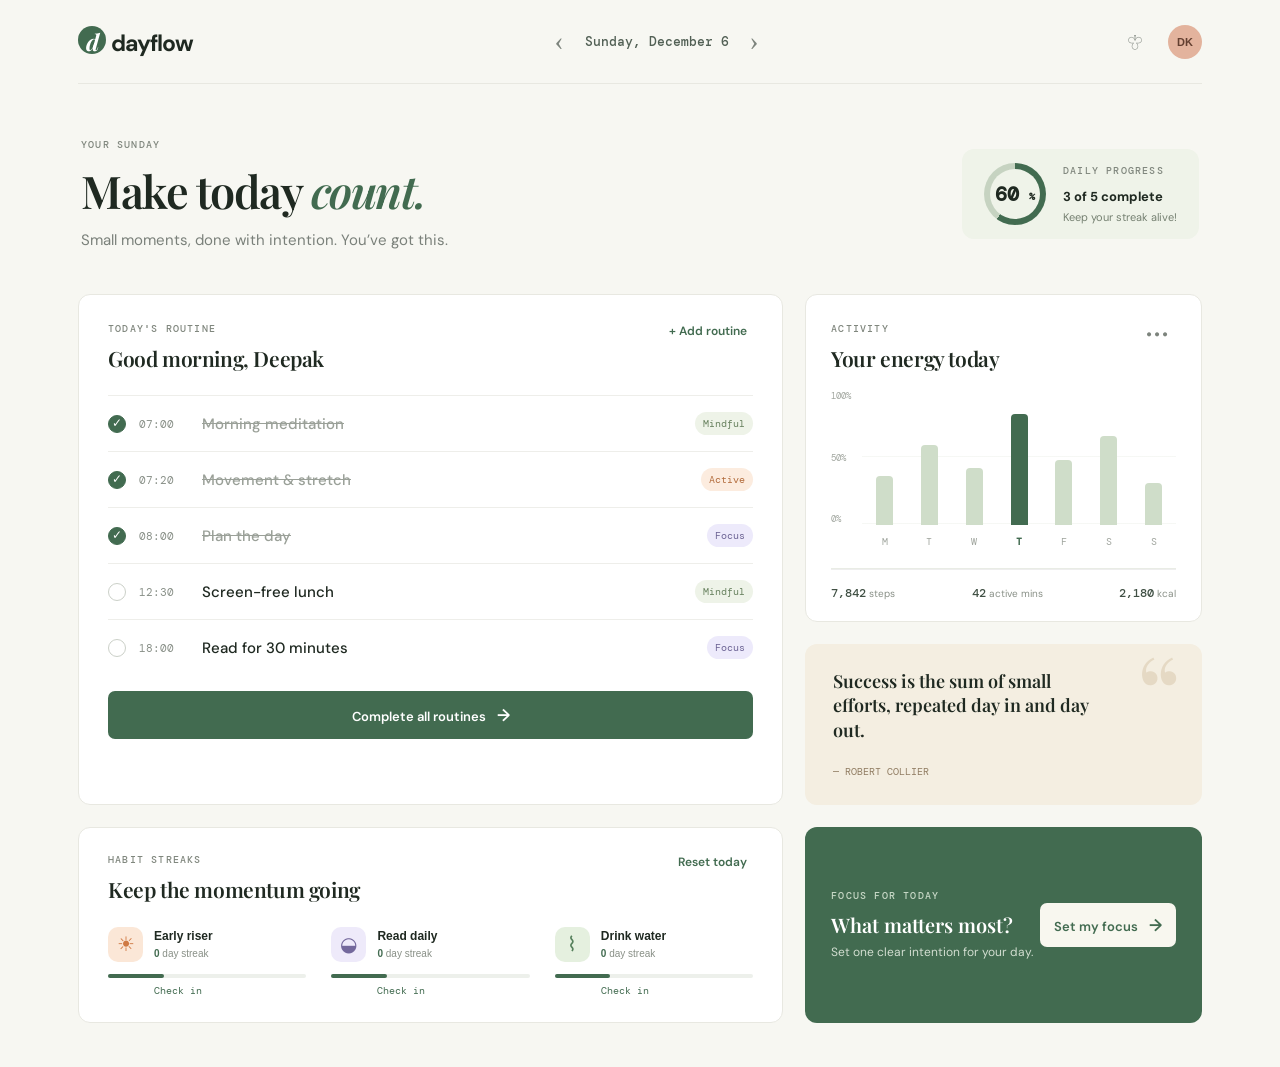
==== index.html @ 8ecd4021 "Added the routine tracker and activity stats and streak counter" ====
<!DOCTYPE html>
<html lang="en">
<head>
  <meta charset="UTF-8">
  <meta name="viewport" content="width=device-width, initial-scale=1.0">
  <title>Dayflow · Routine Tracker</title>
  <link rel="preconnect" href="https://fonts.googleapis.com">
  <link rel="preconnect" href="https://fonts.gstatic.com" crossorigin>
  <link href="https://fonts.googleapis.com/css2?family=DM+Mono:wght@400;500&family=DM+Sans:opsz,wght@9..40,400;9..40,500;9..40,600;9..40,700&family=Playfair+Display:ital,wght@0,600;0,700;1,600&display=swap" rel="stylesheet">
  <link rel="stylesheet" href="style.css">
  <link rel="stylesheet" href="interactions.css">
</head>
<body>
  <main class="app-shell">
    <header class="topbar">
      <a class="brand" href="#"><span class="brand-mark">d</span>dayflow</a>
      <div class="date-picker"><button id="previous-day" aria-label="Previous day">‹</button><span id="today-label"></span><button id="next-day" aria-label="Next day">›</button></div>
      <div class="profile"><button class="notification" id="notification-button" aria-label="Notifications">♧</button><button class="avatar" id="profile-button" aria-haspopup="true" aria-expanded="false">DK</button><div class="profile-menu" id="profile-menu"><strong>Deepak Kumar</strong><span>deepak@example.com</span><hr><button data-action="profile">My profile</button><button data-action="settings">Settings</button><button data-action="signout">Sign out</button></div></div>
    </header>

    <section class="hero">
      <div>
        <p class="eyebrow" id="day-caption">YOUR DAY</p>
        <h1>Make today <em>count.</em></h1>
        <p class="intro">Small moments, done with intention. You’ve got this.</p>
      </div>
      <div class="daily-score">
        <div class="score-ring"><span id="score-number">60</span><small>%</small></div>
        <div><p class="eyebrow">DAILY PROGRESS</p><strong id="progress-text">3 of 5 complete</strong><p class="score-note">Keep your streak alive!</p></div>
      </div>
    </section>

    <section class="dashboard-grid">
      <section class="card routines-card">
        <div class="section-heading"><div><p class="eyebrow">TODAY'S ROUTINE</p><h2>Good morning, Deepak</h2></div><button class="text-button" id="add-routine">+ Add routine</button></div>
        <div class="routine-list" id="routine-list">
          <label class="routine done"><input type="checkbox" checked><span class="checkmark"></span><span class="routine-time">07:00</span><span class="routine-name">Morning meditation</span><span class="routine-tag calm">Mindful</span></label>
          <label class="routine done"><input type="checkbox" checked><span class="checkmark"></span><span class="routine-time">07:20</span><span class="routine-name">Movement & stretch</span><span class="routine-tag active">Active</span></label>
          <label class="routine done"><input type="checkbox" checked><span class="checkmark"></span><span class="routine-time">08:00</span><span class="routine-name">Plan the day</span><span class="routine-tag focus">Focus</span></label>
          <label class="routine"><input type="checkbox"><span class="checkmark"></span><span class="routine-time">12:30</span><span class="routine-name">Screen-free lunch</span><span class="routine-tag calm">Mindful</span></label>
          <label class="routine"><input type="checkbox"><span class="checkmark"></span><span class="routine-time">18:00</span><span class="routine-name">Read for 30 minutes</span><span class="routine-tag focus">Focus</span></label>
        </div>
        <button class="complete-button" id="complete-all">Complete all routines <span>→</span></button>
      </section>

      <aside class="right-column">
        <section class="card activity-card"><div class="section-heading"><div><p class="eyebrow">ACTIVITY</p><h2>Your energy today</h2></div><button class="more" aria-label="More options">•••</button></div>
          <div class="chart"><div class="chart-labels"><span>100%</span><span>50%</span><span>0%</span></div><div class="bars"><i style="--h:36%"></i><i style="--h:59%"></i><i style="--h:42%"></i><i class="today" style="--h:82%"></i><i style="--h:48%"></i><i style="--h:66%"></i><i style="--h:31%"></i></div><div class="week"><span>M</span><span>T</span><span>W</span><span class="selected">T</span><span>F</span><span>S</span><span>S</span></div></div>
          <div class="activity-summary"><span><b>7,842</b> steps</span><span><b>42</b> active mins</span><span><b>2,180</b> kcal</span></div>
        </section>
        <section class="quote-card"><span class="quote-mark">“</span><p>Success is the sum of small efforts, repeated day in and day out.</p><small>— ROBERT COLLIER</small></section>
      </aside>
    </section>

    <section class="bottom-grid">
      <section class="card habits-card"><div class="section-heading"><div><p class="eyebrow">HABIT STREAKS</p><h2>Keep the momentum going</h2></div><button class="text-button" id="reset-habits">Reset today</button></div><div class="habit-grid"><button class="habit" data-habit="Early riser" data-streak="12"><span class="habit-icon orange">☀</span><b>Early riser</b><small><strong>12</strong> day streak</small><div class="mini-progress"><i style="width:78%"></i></div><span class="habit-status">Check in</span></button><button class="habit" data-habit="Read daily" data-streak="8"><span class="habit-icon purple">◒</span><b>Read daily</b><small><strong>8</strong> day streak</small><div class="mini-progress"><i style="width:54%"></i></div><span class="habit-status">Check in</span></button><button class="habit" data-habit="Drink water" data-streak="24"><span class="habit-icon green">⌇</span><b>Drink water</b><small><strong>24</strong> day streak</small><div class="mini-progress"><i style="width:94%"></i></div><span class="habit-status">Check in</span></button></div></section>
      <section class="card focus-card"><div><p class="eyebrow">FOCUS FOR TODAY</p><h2>What matters most?</h2><p>Set one clear intention for your day.</p></div><button id="set-focus">Set my focus <span>→</span></button></section>
    </section>
  </main>
  <dialog id="routine-dialog"><form method="dialog"><button class="dialog-close" value="cancel">×</button><p class="eyebrow">NEW ROUTINE</p><h2>Add a mindful moment</h2><label>Routine name<input id="new-routine-name" required placeholder="e.g. Evening walk"></label><label>Time<input id="new-routine-time" type="time" value="19:00"></label><button class="save-routine" value="default">Add to today</button></form></dialog>
  <dialog id="account-dialog"><form method="dialog"><button class="dialog-close" value="cancel">×</button><p class="eyebrow">ACCOUNT</p><h2>Your profile</h2><label>Display name<input id="account-name" value="Deepak Kumar"></label><label>Email address<input id="account-email" type="email" value="deepak@example.com"></label><button class="save-routine" value="default">Save changes</button></form></dialog>
  <div class="toast" id="toast" role="status"></div>
  <script src="index.js"></script>
</body>
</html>
---- style.css ----
:root{--ink:#1f2921;--muted:#7a807a;--line:#e8e8e1;--paper:#fcfcf8;--sage:#dce8d5;--green:#426b50;--orange:#d8793f;--cream:#f4eee1}*{box-sizing:border-box}body{margin:0;background:#f7f7f2;color:var(--ink);font:15px 'DM Sans',sans-serif}.app-shell{max-width:1200px;margin:auto;padding:0 38px 44px}.topbar{height:84px;display:flex;align-items:center;justify-content:space-between;border-bottom:1px solid var(--line)}.brand{font-size:23px;font-weight:700;color:var(--ink);text-decoration:none;letter-spacing:-1px}.brand-mark{display:inline-grid;place-items:center;width:28px;height:28px;margin-right:5px;border-radius:50%;background:var(--green);color:#fff;font-family:'Playfair Display';font-style:italic}.date-picker{display:flex;gap:15px;align-items:center;font:500 13px 'DM Mono';color:#526055}.date-picker button,.notification,.more{border:0;background:transparent;font:27px serif;color:#7d847d;cursor:pointer}.profile{display:flex;gap:18px;align-items:center}.notification{font-size:20px;transform:rotate(180deg)}.avatar{background:#e3b39d;color:#633f30;font-size:11px;font-weight:bold;border-radius:50%;width:34px;height:34px;display:grid;place-items:center}.hero{display:flex;justify-content:space-between;align-items:center;padding:54px 3px 44px}.eyebrow{font:500 10px 'DM Mono';letter-spacing:1.2px;color:#80877e;margin:0 0 9px}h1,h2,p{margin-top:0}h1{font:600 45px 'Playfair Display';letter-spacing:-1.5px;margin-bottom:10px}h1 em{color:var(--green);font-weight:600}.intro{color:var(--muted);margin:0}.daily-score{display:flex;align-items:center;gap:17px;background:#eff3e9;border-radius:12px;padding:14px 22px}.score-ring{display:grid;place-content:center;width:62px;height:62px;border-radius:50%;background:conic-gradient(var(--green) 60%,#c6d3c1 0);position:relative;font:600 20px 'DM Mono'}.score-ring:before{content:"";position:absolute;inset:6px;border-radius:50%;background:#eff3e9}.score-ring span,.score-ring small{z-index:1}.score-ring small{font-size:10px;align-self:center;margin-left:34px;margin-top:-22px}.daily-score strong{font-size:13px}.score-note{font-size:11px;margin:4px 0 0;color:#758071}.dashboard-grid{display:grid;grid-template-columns:1.28fr .72fr;gap:22px}.card{background:#fff;border:1px solid var(--line);border-radius:12px}.routines-card{padding:27px 29px 22px}.section-heading{display:flex;justify-content:space-between;align-items:flex-start}.section-heading h2{font:600 21px 'Playfair Display';letter-spacing:-.4px;margin:0}.text-button,.section-heading a{border:0;background:none;color:var(--green);font:600 12px 'DM Sans';cursor:pointer;text-decoration:none}.routine-list{margin-top:23px}.routine{display:grid;grid-template-columns:20px 52px 1fr auto;gap:11px;align-items:center;border-top:1px solid #eeeeea;padding:16px 0;cursor:pointer}.routine input{display:none}.checkmark{width:18px;height:18px;border:1.5px solid #cbd0c8;border-radius:50%;position:relative}.done .checkmark{background:var(--green);border-color:var(--green)}.done .checkmark:after{content:'✓';position:absolute;color:#fff;font-size:12px;left:3px;top:-1px}.routine-time{font:11px 'DM Mono';color:#899088}.routine-name{font-weight:500}.done .routine-name{color:#9aa098;text-decoration:line-through}.routine-tag{font:10px 'DM Mono';border-radius:20px;padding:5px 8px}.calm{background:#eef3e8;color:#66805d}.active{background:#fcecdf;color:#b36d3e}.focus{background:#edeafb;color:#6c6394}.complete-button,.focus-card button,.save-routine{width:100%;border:0;border-radius:7px;background:var(--green);color:#fff;font:600 13px 'DM Sans';padding:13px;cursor:pointer;margin-top:16px}.complete-button span,.focus-card button span{padding-left:8px;font-size:17px}.right-column{display:grid;gap:22px}.activity-card{padding:27px 25px 20px}.more{font:17px 'DM Sans';letter-spacing:2px}.chart{height:179px;margin-top:18px;position:relative;padding-left:31px;border-bottom:1px solid #e9ece5}.chart-labels{position:absolute;left:0;top:0;height:135px;display:flex;flex-direction:column;justify-content:space-between;font:9px 'DM Mono';color:#a1a69f}.bars{height:135px;display:flex;align-items:flex-end;justify-content:space-around;background:repeating-linear-gradient(to bottom,transparent 0,transparent 66px,#edf0ea 67px)}.bars i{display:block;width:17px;height:var(--h);border-radius:4px 4px 0 0;background:#cfddc9}.bars .today{background:var(--green)}.week{display:flex;justify-content:space-around;margin-top:10px;font:10px 'DM Mono';color:#a0a59e}.week .selected{color:var(--green);font-weight:bold}.activity-summary{border-top:1px solid #eee;padding-top:15px;display:flex;justify-content:space-between;color:#899087;font-size:10px}.activity-summary b{color:#405044;font:500 12px 'DM Mono'}.quote-card{background:var(--cream);border-radius:12px;padding:25px 28px;position:relative;overflow:hidden}.quote-mark{position:absolute;right:20px;top:-26px;font:110px 'Playfair Display';color:#e5d9c4}.quote-card p{position:relative;font:600 18px/1.35 'Playfair Display';max-width:270px;margin-bottom:18px}.quote-card small{font:10px 'DM Mono';color:#907c62}.bottom-grid{display:grid;grid-template-columns:1.28fr .72fr;gap:22px;margin-top:22px}.habits-card{padding:25px 29px}.habit-grid{display:grid;grid-template-columns:repeat(3,1fr);gap:25px;margin-top:24px}.habit{display:grid;grid-template-columns:36px 1fr;column-gap:10px;align-items:center}.habit-icon{grid-row:span 2;width:35px;height:35px;display:grid;place-items:center;border-radius:10px;font-size:20px}.orange{background:#fbe7d7;color:#cf7943}.purple{background:#eeeafa;color:#73689c}.green{background:#e5f0df;color:#56805c}.habit b{font-size:12px}.habit small{font-size:10px;color:#899087}.habit small strong{color:var(--green)}.mini-progress{grid-column:1/-1;height:4px;margin-top:12px;border-radius:4px;background:#edf0eb}.mini-progress i{display:block;height:100%;border-radius:inherit;background:var(--green)}.focus-card{padding:25px 26px;display:flex;justify-content:space-between;align-items:center;background:#426b50;color:#fff;border:0}.focus-card .eyebrow{color:#c6d7c5}.focus-card h2{font:600 20px 'Playfair Display';margin:0 0 6px}.focus-card p:last-child{margin:0;color:#d3ded1;font-size:12px}.focus-card button{width:auto;background:#f8f7ef;color:var(--green);padding:11px 14px;margin:0;white-space:nowrap}dialog{border:0;border-radius:14px;padding:0;box-shadow:0 20px 60px #29322b55;width:min(400px,90vw)}dialog::backdrop{background:#23312675}dialog form{padding:28px;position:relative}dialog h2{font:600 25px 'Playfair Display';margin:0 0 24px}.dialog-close{position:absolute;right:15px;top:10px;border:0;background:none;font-size:25px;color:#788078;cursor:pointer}dialog label{display:block;font-size:12px;font-weight:600;margin:16px 0}dialog input{display:block;width:100%;margin-top:7px;padding:10px;border:1px solid #dfe3da;border-radius:6px;font:14px 'DM Sans'}@media(max-width:760px){.app-shell{padding:0 18px 30px}.topbar{height:68px}.date-picker{display:none}.hero,.daily-score,.focus-card{align-items:flex-start;flex-direction:column;gap:22px}.hero{padding:38px 0 30px}h1{font-size:37px}.dashboard-grid,.bottom-grid{grid-template-columns:1fr}.habit-grid{gap:12px}.habit{grid-template-columns:1fr}.habit-icon{grid-row:auto}.profile{gap:8px}.routines-card,.habits-card{padding:22px 18px}.routine{grid-template-columns:20px 42px 1fr}.routine-tag{display:none}}
---- interactions.css ----
.profile{position:relative}.avatar{border:0;cursor:pointer}.profile-menu{display:none;position:absolute;z-index:5;top:46px;right:0;width:190px;padding:16px;border:1px solid var(--line);border-radius:10px;background:#fff;box-shadow:0 12px 30px #26352920}.profile-menu.open{display:grid;gap:7px}.profile-menu strong{font-size:13px}.profile-menu span{font-size:11px;color:var(--muted)}.profile-menu hr{border:0;border-top:1px solid var(--line);width:100%;margin:6px 0}.profile-menu button{border:0;background:none;text-align:left;padding:5px 0;color:var(--ink);font:12px 'DM Sans';cursor:pointer}.habit{border:0;background:transparent;padding:0;text-align:left;cursor:pointer;color:var(--ink)}.habit-status{grid-column:2;font:10px 'DM Mono';color:var(--green);margin-top:6px}.habit.checked .habit-status{color:#8b9489}.habit.checked .habit-status:before{content:'✓ ';font-weight:bold}.toast{position:fixed;z-index:10;bottom:24px;left:50%;transform:translate(-50%,20px);opacity:0;pointer-events:none;background:#243c2d;color:#fff;border-radius:8px;padding:12px 18px;font-size:13px;transition:.25s}.toast.visible{opacity:1;transform:translate(-50%,0)}
@media(max-width:760px){.habit-status{grid-column:1}.profile-menu{right:0;top:42px}}
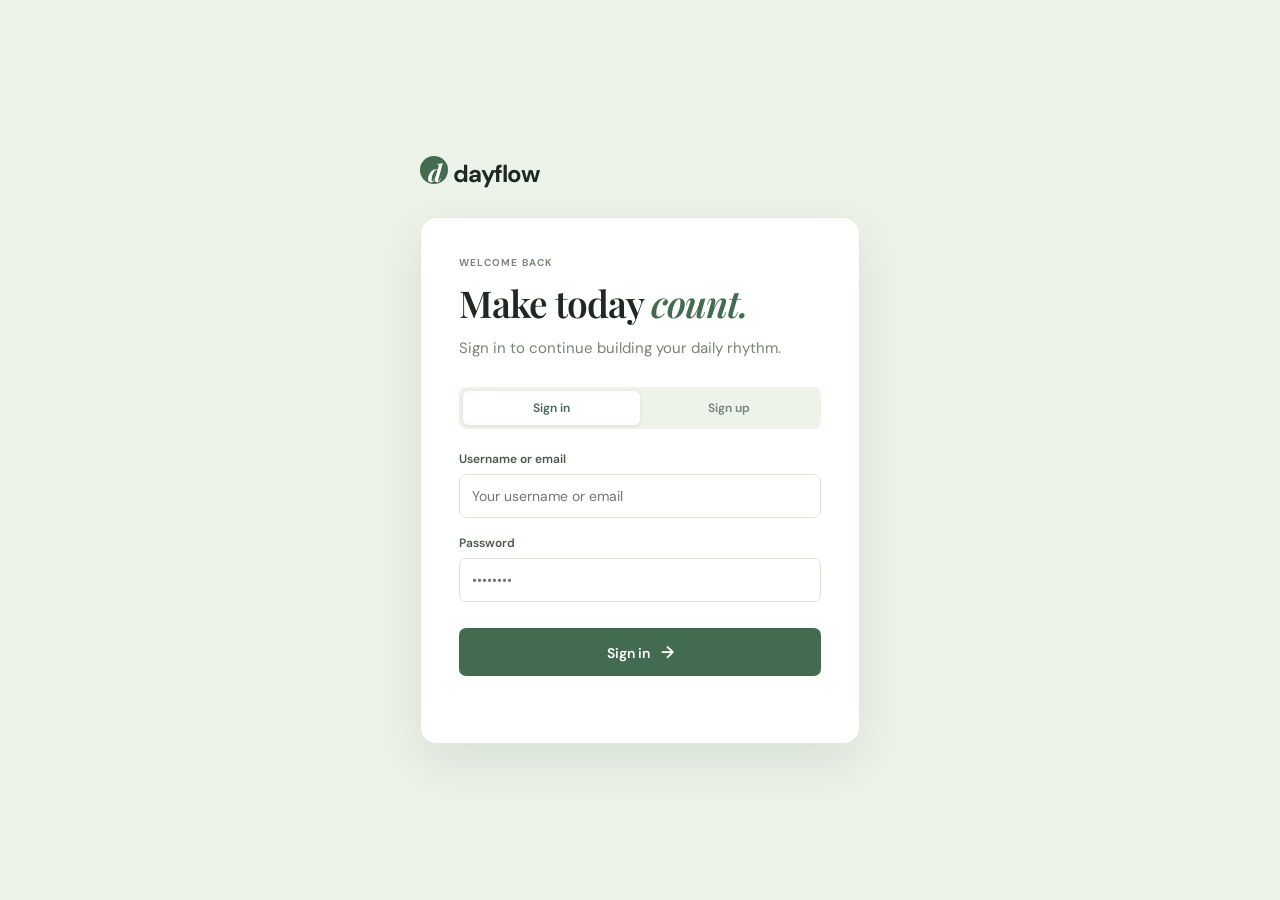
==== commit f3a083f4: "added login page" ====
--- a/index.html
+++ b/index.html
@@ -58,7 +58,7 @@
     </section>
   </main>
   <dialog id="routine-dialog"><form method="dialog"><button class="dialog-close" value="cancel">×</button><p class="eyebrow">NEW ROUTINE</p><h2>Add a mindful moment</h2><label>Routine name<input id="new-routine-name" required placeholder="e.g. Evening walk"></label><label>Time<input id="new-routine-time" type="time" value="19:00"></label><button class="save-routine" value="default">Add to today</button></form></dialog>
-  <dialog id="account-dialog"><form method="dialog"><button class="dialog-close" value="cancel">×</button><p class="eyebrow">ACCOUNT</p><h2>Your profile</h2><label>Display name<input id="account-name" value="Deepak Kumar"></label><label>Email address<input id="account-email" type="email" value="deepak@example.com"></label><button class="save-routine" value="default">Save changes</button></form></dialog>
+  <dialog id="account-dialog"><form method="dialog"><button class="dialog-close" value="cancel">×</button><p class="eyebrow">ACCOUNT</p><h2>Your profile</h2><label>Profile picture<input id="account-photo" type="file" accept="image/*"></label><label>Display name<input id="account-name" value="Deepak Kumar"></label><label>Email address<input id="account-email" type="email" value="deepak@example.com"></label><button class="save-routine" value="default">Save changes</button></form></dialog>
   <div class="toast" id="toast" role="status"></div>
   <script src="index.js"></script>
 </body>
--- a/style.css
+++ b/style.css
@@ -1 +1,86 @@
-:root{--ink:#1f2921;--muted:#7a807a;--line:#e8e8e1;--paper:#fcfcf8;--sage:#dce8d5;--green:#426b50;--orange:#d8793f;--cream:#f4eee1}*{box-sizing:border-box}body{margin:0;background:#f7f7f2;color:var(--ink);font:15px 'DM Sans',sans-serif}.app-shell{max-width:1200px;margin:auto;padding:0 38px 44px}.topbar{height:84px;display:flex;align-items:center;justify-content:space-between;border-bottom:1px solid var(--line)}.brand{font-size:23px;font-weight:700;color:var(--ink);text-decoration:none;letter-spacing:-1px}.brand-mark{display:inline-grid;place-items:center;width:28px;height:28px;margin-right:5px;border-radius:50%;background:var(--green);color:#fff;font-family:'Playfair Display';font-style:italic}.date-picker{display:flex;gap:15px;align-items:center;font:500 13px 'DM Mono';color:#526055}.date-picker button,.notification,.more{border:0;background:transparent;font:27px serif;color:#7d847d;cursor:pointer}.profile{display:flex;gap:18px;align-items:center}.notification{font-size:20px;transform:rotate(180deg)}.avatar{background:#e3b39d;color:#633f30;font-size:11px;font-weight:bold;border-radius:50%;width:34px;height:34px;display:grid;place-items:center}.hero{display:flex;justify-content:space-between;align-items:center;padding:54px 3px 44px}.eyebrow{font:500 10px 'DM Mono';letter-spacing:1.2px;color:#80877e;margin:0 0 9px}h1,h2,p{margin-top:0}h1{font:600 45px 'Playfair Display';letter-spacing:-1.5px;margin-bottom:10px}h1 em{color:var(--green);font-weight:600}.intro{color:var(--muted);margin:0}.daily-score{display:flex;align-items:center;gap:17px;background:#eff3e9;border-radius:12px;padding:14px 22px}.score-ring{display:grid;place-content:center;width:62px;height:62px;border-radius:50%;background:conic-gradient(var(--green) 60%,#c6d3c1 0);position:relative;font:600 20px 'DM Mono'}.score-ring:before{content:"";position:absolute;inset:6px;border-radius:50%;background:#eff3e9}.score-ring span,.score-ring small{z-index:1}.score-ring small{font-size:10px;align-self:center;margin-left:34px;margin-top:-22px}.daily-score strong{font-size:13px}.score-note{font-size:11px;margin:4px 0 0;color:#758071}.dashboard-grid{display:grid;grid-template-columns:1.28fr .72fr;gap:22px}.card{background:#fff;border:1px solid var(--line);border-radius:12px}.routines-card{padding:27px 29px 22px}.section-heading{display:flex;justify-content:space-between;align-items:flex-start}.section-heading h2{font:600 21px 'Playfair Display';letter-spacing:-.4px;margin:0}.text-button,.section-heading a{border:0;background:none;color:var(--green);font:600 12px 'DM Sans';cursor:pointer;text-decoration:none}.routine-list{margin-top:23px}.routine{display:grid;grid-template-columns:20px 52px 1fr auto;gap:11px;align-items:center;border-top:1px solid #eeeeea;padding:16px 0;cursor:pointer}.routine input{display:none}.checkmark{width:18px;height:18px;border:1.5px solid #cbd0c8;border-radius:50%;position:relative}.done .checkmark{background:var(--green);border-color:var(--green)}.done .checkmark:after{content:'✓';position:absolute;color:#fff;font-size:12px;left:3px;top:-1px}.routine-time{font:11px 'DM Mono';color:#899088}.routine-name{font-weight:500}.done .routine-name{color:#9aa098;text-decoration:line-through}.routine-tag{font:10px 'DM Mono';border-radius:20px;padding:5px 8px}.calm{background:#eef3e8;color:#66805d}.active{background:#fcecdf;color:#b36d3e}.focus{background:#edeafb;color:#6c6394}.complete-button,.focus-card button,.save-routine{width:100%;border:0;border-radius:7px;background:var(--green);color:#fff;font:600 13px 'DM Sans';padding:13px;cursor:pointer;margin-top:16px}.complete-button span,.focus-card button span{padding-left:8px;font-size:17px}.right-column{display:grid;gap:22px}.activity-card{padding:27px 25px 20px}.more{font:17px 'DM Sans';letter-spacing:2px}.chart{height:179px;margin-top:18px;position:relative;padding-left:31px;border-bottom:1px solid #e9ece5}.chart-labels{position:absolute;left:0;top:0;height:135px;display:flex;flex-direction:column;justify-content:space-between;font:9px 'DM Mono';color:#a1a69f}.bars{height:135px;display:flex;align-items:flex-end;justify-content:space-around;background:repeating-linear-gradient(to bottom,transparent 0,transparent 66px,#edf0ea 67px)}.bars i{display:block;width:17px;height:var(--h);border-radius:4px 4px 0 0;background:#cfddc9}.bars .today{background:var(--green)}.week{display:flex;justify-content:space-around;margin-top:10px;font:10px 'DM Mono';color:#a0a59e}.week .selected{color:var(--green);font-weight:bold}.activity-summary{border-top:1px solid #eee;padding-top:15px;display:flex;justify-content:space-between;color:#899087;font-size:10px}.activity-summary b{color:#405044;font:500 12px 'DM Mono'}.quote-card{background:var(--cream);border-radius:12px;padding:25px 28px;position:relative;overflow:hidden}.quote-mark{position:absolute;right:20px;top:-26px;font:110px 'Playfair Display';color:#e5d9c4}.quote-card p{position:relative;font:600 18px/1.35 'Playfair Display';max-width:270px;margin-bottom:18px}.quote-card small{font:10px 'DM Mono';color:#907c62}.bottom-grid{display:grid;grid-template-columns:1.28fr .72fr;gap:22px;margin-top:22px}.habits-card{padding:25px 29px}.habit-grid{display:grid;grid-template-columns:repeat(3,1fr);gap:25px;margin-top:24px}.habit{display:grid;grid-template-columns:36px 1fr;column-gap:10px;align-items:center}.habit-icon{grid-row:span 2;width:35px;height:35px;display:grid;place-items:center;border-radius:10px;font-size:20px}.orange{background:#fbe7d7;color:#cf7943}.purple{background:#eeeafa;color:#73689c}.green{background:#e5f0df;color:#56805c}.habit b{font-size:12px}.habit small{font-size:10px;color:#899087}.habit small strong{color:var(--green)}.mini-progress{grid-column:1/-1;height:4px;margin-top:12px;border-radius:4px;background:#edf0eb}.mini-progress i{display:block;height:100%;border-radius:inherit;background:var(--green)}.focus-card{padding:25px 26px;display:flex;justify-content:space-between;align-items:center;background:#426b50;color:#fff;border:0}.focus-card .eyebrow{color:#c6d7c5}.focus-card h2{font:600 20px 'Playfair Display';margin:0 0 6px}.focus-card p:last-child{margin:0;color:#d3ded1;font-size:12px}.focus-card button{width:auto;background:#f8f7ef;color:var(--green);padding:11px 14px;margin:0;white-space:nowrap}dialog{border:0;border-radius:14px;padding:0;box-shadow:0 20px 60px #29322b55;width:min(400px,90vw)}dialog::backdrop{background:#23312675}dialog form{padding:28px;position:relative}dialog h2{font:600 25px 'Playfair Display';margin:0 0 24px}.dialog-close{position:absolute;right:15px;top:10px;border:0;background:none;font-size:25px;color:#788078;cursor:pointer}dialog label{display:block;font-size:12px;font-weight:600;margin:16px 0}dialog input{display:block;width:100%;margin-top:7px;padding:10px;border:1px solid #dfe3da;border-radius:6px;font:14px 'DM Sans'}@media(max-width:760px){.app-shell{padding:0 18px 30px}.topbar{height:68px}.date-picker{display:none}.hero,.daily-score,.focus-card{align-items:flex-start;flex-direction:column;gap:22px}.hero{padding:38px 0 30px}h1{font-size:37px}.dashboard-grid,.bottom-grid{grid-template-columns:1fr}.habit-grid{gap:12px}.habit{grid-template-columns:1fr}.habit-icon{grid-row:auto}.profile{gap:8px}.routines-card,.habits-card{padding:22px 18px}.routine{grid-template-columns:20px 42px 1fr}.routine-tag{display:none}}
+/* Design tokens */
+:root {
+  --ink: #1f2921;
+  --muted: #7a807a;
+  --line: #e8e8e1;
+  --green: #426b50;
+  --cream: #f4eee1;
+}
+
+* { box-sizing: border-box; }
+
+body {
+  margin: 0;
+  background: #f7f7f2;
+  color: var(--ink);
+  font: 15px 'DM Sans', sans-serif;
+}
+
+.app-shell { max-width: 1200px; margin: auto; padding: 0 38px 44px; }
+
+/* Header */
+.topbar { height: 84px; display: flex; align-items: center; justify-content: space-between; border-bottom: 1px solid var(--line); }
+.brand { color: var(--ink); font-size: 23px; font-weight: 700; letter-spacing: -1px; text-decoration: none; }
+.brand-mark { display: inline-grid; width: 28px; height: 28px; margin-right: 5px; place-items: center; border-radius: 50%; background: var(--green); color: #fff; font-family: 'Playfair Display'; font-style: italic; }
+.date-picker { display: flex; align-items: center; gap: 15px; color: #526055; font: 500 13px 'DM Mono'; }
+.date-picker button, .notification, .more { border: 0; background: transparent; color: #7d847d; cursor: pointer; font: 27px serif; }
+.profile { display: flex; align-items: center; gap: 18px; }
+.notification { font-size: 20px; transform: rotate(180deg); }
+.avatar { display: grid; width: 34px; height: 34px; place-items: center; border-radius: 50%; background: #e3b39d; color: #633f30; font-size: 11px; font-weight: bold; }
+
+/* Headings and hero */
+.hero { display: flex; align-items: center; justify-content: space-between; padding: 54px 3px 44px; }
+.eyebrow { margin: 0 0 9px; color: #80877e; font: 500 10px 'DM Mono'; letter-spacing: 1.2px; }
+h1, h2, p { margin-top: 0; }
+h1 { margin-bottom: 10px; font: 600 45px 'Playfair Display'; letter-spacing: -1.5px; }
+h1 em { color: var(--green); font-weight: 600; }
+.intro { margin: 0; color: var(--muted); }
+.daily-score { display: flex; align-items: center; gap: 17px; padding: 14px 22px; border-radius: 12px; background: #eff3e9; }
+.score-ring { display: grid; position: relative; width: 62px; height: 62px; place-content: center; border-radius: 50%; background: conic-gradient(var(--green) 60%, #c6d3c1 0); font: 600 20px 'DM Mono'; }
+.score-ring::before { position: absolute; inset: 6px; border-radius: 50%; background: #eff3e9; content: ''; }
+.score-ring span, .score-ring small { z-index: 1; }
+.score-ring small { align-self: center; margin-top: -22px; margin-left: 34px; font-size: 10px; }
+.daily-score strong { font-size: 13px; }
+.score-note { margin: 4px 0 0; color: #758071; font-size: 11px; }
+
+/* Main cards and routine list */
+.dashboard-grid, .bottom-grid { display: grid; grid-template-columns: 1.28fr .72fr; gap: 22px; }
+.bottom-grid { margin-top: 22px; }
+.right-column { display: grid; gap: 22px; }
+.card { border: 1px solid var(--line); border-radius: 12px; background: #fff; }
+.routines-card { padding: 27px 29px 22px; }
+.section-heading { display: flex; align-items: flex-start; justify-content: space-between; }
+.section-heading h2 { margin: 0; font: 600 21px 'Playfair Display'; letter-spacing: -.4px; }
+.text-button, .section-heading a { border: 0; background: none; color: var(--green); cursor: pointer; font: 600 12px 'DM Sans'; text-decoration: none; }
+.routine-list { margin-top: 23px; }
+.routine { display: grid; grid-template-columns: 20px 52px 1fr auto; align-items: center; gap: 11px; padding: 16px 0; border-top: 1px solid #eeeeea; cursor: pointer; }
+.routine input { display: none; }
+.checkmark { position: relative; width: 18px; height: 18px; border: 1.5px solid #cbd0c8; border-radius: 50%; }
+.done .checkmark { border-color: var(--green); background: var(--green); }
+.done .checkmark::after { position: absolute; top: -1px; left: 3px; color: #fff; content: '✓'; font-size: 12px; }
+.routine-time { color: #899088; font: 11px 'DM Mono'; }
+.routine-name { font-weight: 500; }
+.done .routine-name { color: #9aa098; text-decoration: line-through; }
+.routine-tag { padding: 5px 8px; border-radius: 20px; font: 10px 'DM Mono'; }
+.calm { background: #eef3e8; color: #66805d; }.active { background: #fcecdf; color: #b36d3e; }.focus { background: #edeafb; color: #6c6394; }
+.complete-button, .focus-card button, .save-routine { width: 100%; margin-top: 16px; padding: 13px; border: 0; border-radius: 7px; background: var(--green); color: #fff; cursor: pointer; font: 600 13px 'DM Sans'; }
+
+/* Activity */
+.activity-card { padding: 27px 25px 20px; }.more { font: 17px 'DM Sans'; letter-spacing: 2px; }
+.chart { position: relative; height: 179px; margin-top: 18px; padding-left: 31px; border-bottom: 1px solid #e9ece5; }
+.chart-labels { display: flex; position: absolute; top: 0; left: 0; height: 135px; flex-direction: column; justify-content: space-between; color: #a1a69f; font: 9px 'DM Mono'; }
+.bars { display: flex; height: 135px; align-items: flex-end; justify-content: space-around; background: repeating-linear-gradient(to bottom, transparent 0, transparent 66px, #edf0ea 67px); }
+.bars i { display: block; width: 17px; height: var(--h); border-radius: 4px 4px 0 0; background: #cfddc9; cursor: pointer; }.bars .today { background: var(--green); }
+.week { display: flex; justify-content: space-around; margin-top: 10px; color: #a0a59e; font: 10px 'DM Mono'; }.week span { cursor: pointer; }.week .selected { color: var(--green); font-weight: bold; }
+.activity-summary { display: flex; justify-content: space-between; padding-top: 15px; border-top: 1px solid #eee; color: #899087; font-size: 10px; }.activity-summary b { color: #405044; font: 500 12px 'DM Mono'; }
+.quote-card { position: relative; overflow: hidden; padding: 25px 28px; border-radius: 12px; background: var(--cream); }.quote-mark { position: absolute; top: -26px; right: 20px; color: #e5d9c4; font: 110px 'Playfair Display'; }.quote-card p { position: relative; max-width: 270px; margin-bottom: 18px; font: 600 18px/1.35 'Playfair Display'; }.quote-card small { color: #907c62; font: 10px 'DM Mono'; }
+
+/* Habits and focus */
+.habits-card { padding: 25px 29px; }.habit-grid { display: grid; grid-template-columns: repeat(3, 1fr); gap: 25px; margin-top: 24px; }.habit { display: grid; grid-template-columns: 36px 1fr; align-items: center; column-gap: 10px; }.habit-icon { display: grid; grid-row: span 2; width: 35px; height: 35px; place-items: center; border-radius: 10px; font-size: 20px; }.orange { background: #fbe7d7; color: #cf7943; }.purple { background: #eeeafa; color: #73689c; }.green { background: #e5f0df; color: #56805c; }.habit b { font-size: 12px; }.habit small { color: #899087; font-size: 10px; }.habit small strong { color: var(--green); }.mini-progress { grid-column: 1 / -1; height: 4px; margin-top: 12px; border-radius: 4px; background: #edf0eb; }.mini-progress i { display: block; height: 100%; border-radius: inherit; background: var(--green); }
+.focus-card { display: flex; align-items: center; justify-content: space-between; padding: 25px 26px; border: 0; background: var(--green); color: #fff; }.focus-card .eyebrow { color: #c6d7c5; }.focus-card h2 { margin: 0 0 6px; font: 600 20px 'Playfair Display'; }.focus-card p:last-child { margin: 0; color: #d3ded1; font-size: 12px; }.focus-card button { width: auto; margin: 0; padding: 11px 14px; background: #f8f7ef; color: var(--green); white-space: nowrap; }
+
+/* Dialogs */
+dialog { width: min(400px, 90vw); padding: 0; border: 0; border-radius: 14px; box-shadow: 0 20px 60px #29322b55; }dialog::backdrop { background: #23312675; }dialog form { position: relative; padding: 28px; }dialog h2 { margin: 0 0 24px; font: 600 25px 'Playfair Display'; }.dialog-close { position: absolute; top: 10px; right: 15px; border: 0; background: none; color: #788078; cursor: pointer; font-size: 25px; }dialog label { display: block; margin: 16px 0; font-size: 12px; font-weight: 600; }dialog input { display: block; width: 100%; margin-top: 7px; padding: 10px; border: 1px solid #dfe3da; border-radius: 6px; font: 14px 'DM Sans'; }
+
+/* Small screens */
+@media (max-width: 760px) { .app-shell { padding: 0 18px 30px; }.topbar { height: 68px; }.date-picker { display: none; }.hero, .daily-score, .focus-card { flex-direction: column; align-items: flex-start; gap: 22px; }.hero { padding: 38px 0 30px; }h1 { font-size: 37px; }.dashboard-grid, .bottom-grid { grid-template-columns: 1fr; }.habit-grid { gap: 12px; }.habit { grid-template-columns: 1fr; }.habit-icon { grid-row: auto; }.profile { gap: 8px; }.routines-card, .habits-card { padding: 22px 18px; }.routine { grid-template-columns: 20px 42px 1fr; }.routine-tag { display: none; } }
--- a/interactions.css
+++ b/interactions.css
@@ -1,2 +1,19 @@
-.profile{position:relative}.avatar{border:0;cursor:pointer}.profile-menu{display:none;position:absolute;z-index:5;top:46px;right:0;width:190px;padding:16px;border:1px solid var(--line);border-radius:10px;background:#fff;box-shadow:0 12px 30px #26352920}.profile-menu.open{display:grid;gap:7px}.profile-menu strong{font-size:13px}.profile-menu span{font-size:11px;color:var(--muted)}.profile-menu hr{border:0;border-top:1px solid var(--line);width:100%;margin:6px 0}.profile-menu button{border:0;background:none;text-align:left;padding:5px 0;color:var(--ink);font:12px 'DM Sans';cursor:pointer}.habit{border:0;background:transparent;padding:0;text-align:left;cursor:pointer;color:var(--ink)}.habit-status{grid-column:2;font:10px 'DM Mono';color:var(--green);margin-top:6px}.habit.checked .habit-status{color:#8b9489}.habit.checked .habit-status:before{content:'✓ ';font-weight:bold}.toast{position:fixed;z-index:10;bottom:24px;left:50%;transform:translate(-50%,20px);opacity:0;pointer-events:none;background:#243c2d;color:#fff;border-radius:8px;padding:12px 18px;font-size:13px;transition:.25s}.toast.visible{opacity:1;transform:translate(-50%,0)}
-@media(max-width:760px){.habit-status{grid-column:1}.profile-menu{right:0;top:42px}}
+/* Profile dropdown */
+.profile { position: relative; }
+.avatar { overflow: hidden; padding: 0; border: 0; cursor: pointer; }
+.avatar img { width: 100%; height: 100%; object-fit: cover; }
+.profile-menu { display: none; position: absolute; z-index: 5; top: 46px; right: 0; width: 190px; padding: 16px; border: 1px solid var(--line); border-radius: 10px; background: #fff; box-shadow: 0 12px 30px #26352920; }
+.profile-menu.open { display: grid; gap: 7px; }
+.profile-menu strong { font-size: 13px; }.profile-menu span { color: var(--muted); font-size: 11px; }.profile-menu hr { width: 100%; margin: 6px 0; border: 0; border-top: 1px solid var(--line); }.profile-menu button { padding: 5px 0; border: 0; background: none; color: var(--ink); cursor: pointer; font: 12px 'DM Sans'; text-align: left; }
+
+/* Interactive habits */
+.habit { padding: 0; border: 0; background: transparent; color: var(--ink); cursor: pointer; text-align: left; }
+.habit-status { grid-column: 2; margin-top: 6px; color: var(--green); font: 10px 'DM Mono'; }
+.habit.checked .habit-status { color: #8b9489; }
+.habit.checked .habit-status::before { content: '✓ '; font-weight: bold; }
+
+/* Feedback message */
+.toast { position: fixed; z-index: 10; bottom: 24px; left: 50%; padding: 12px 18px; border-radius: 8px; background: #243c2d; color: #fff; opacity: 0; pointer-events: none; transform: translate(-50%, 20px); transition: .25s; font-size: 13px; }
+.toast.visible { opacity: 1; transform: translate(-50%, 0); }
+
+@media (max-width: 760px) { .habit-status { grid-column: 1; }.profile-menu { top: 42px; right: 0; } }
